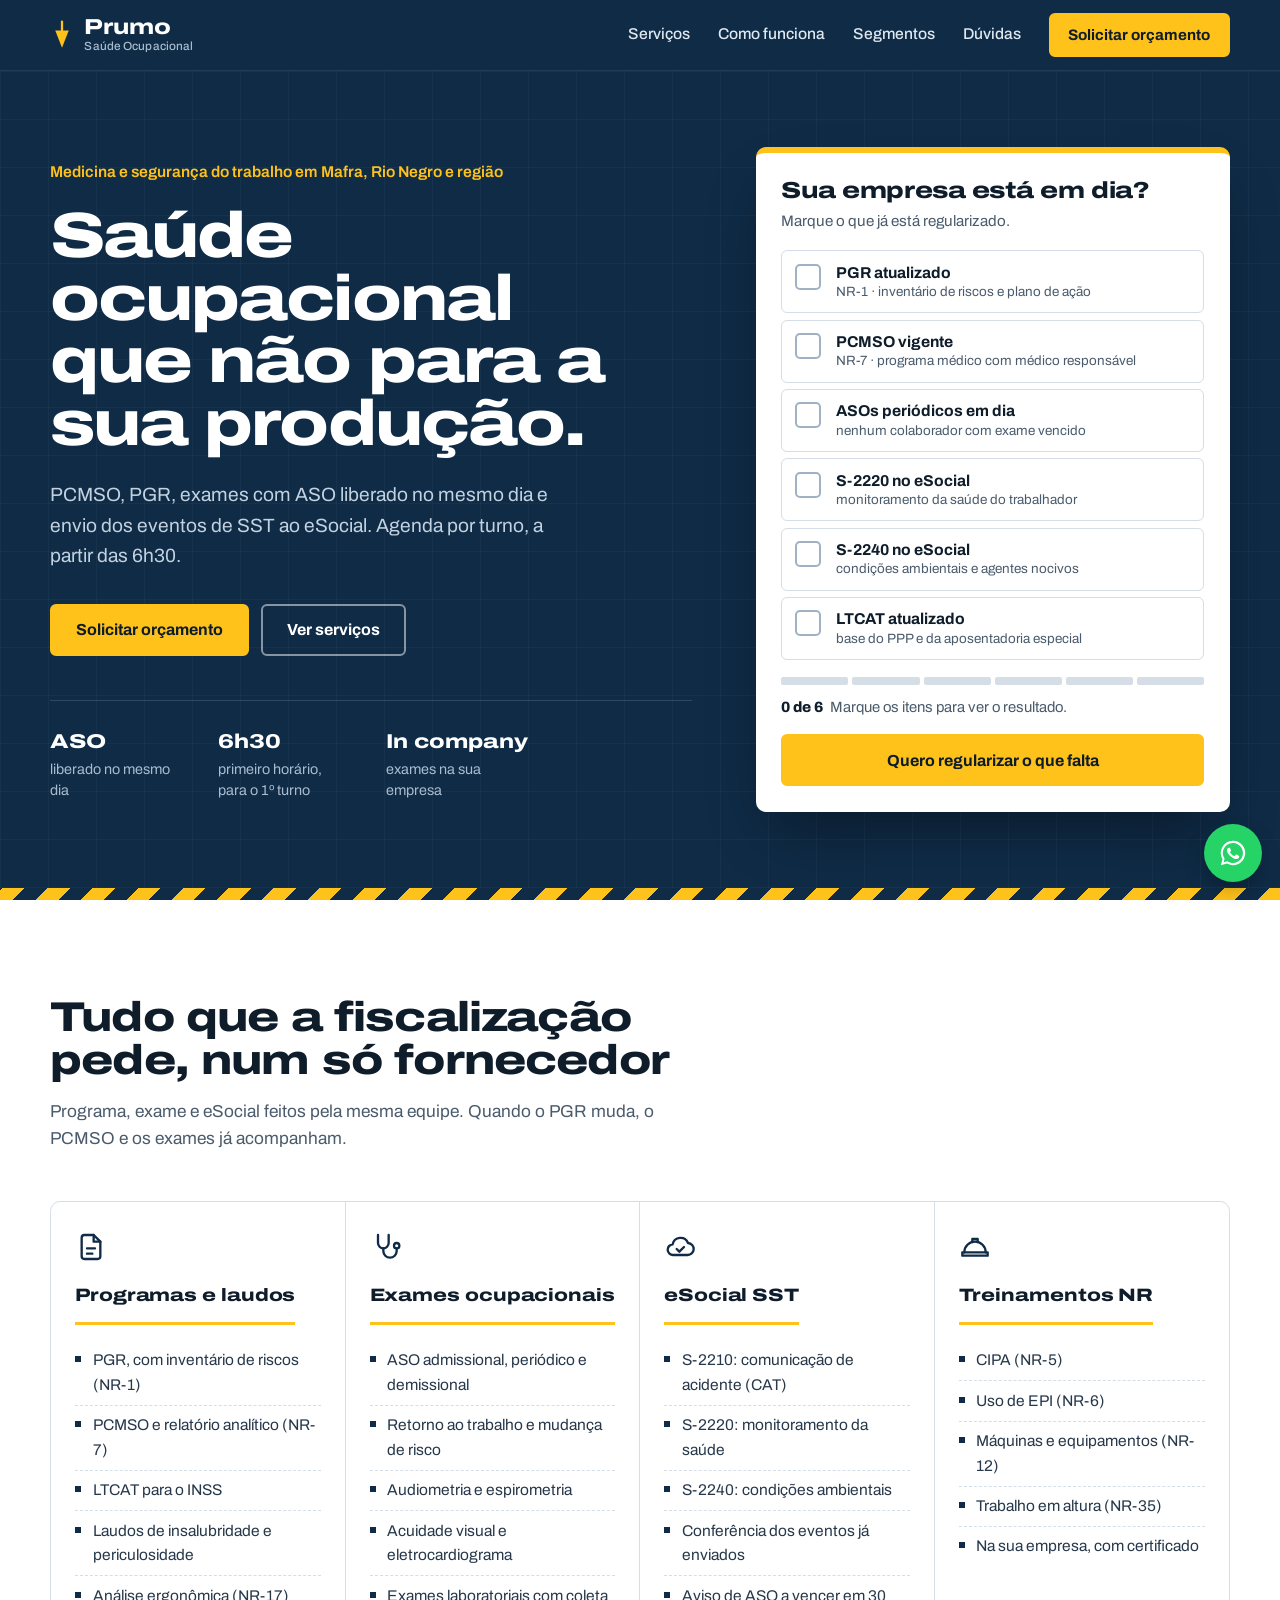
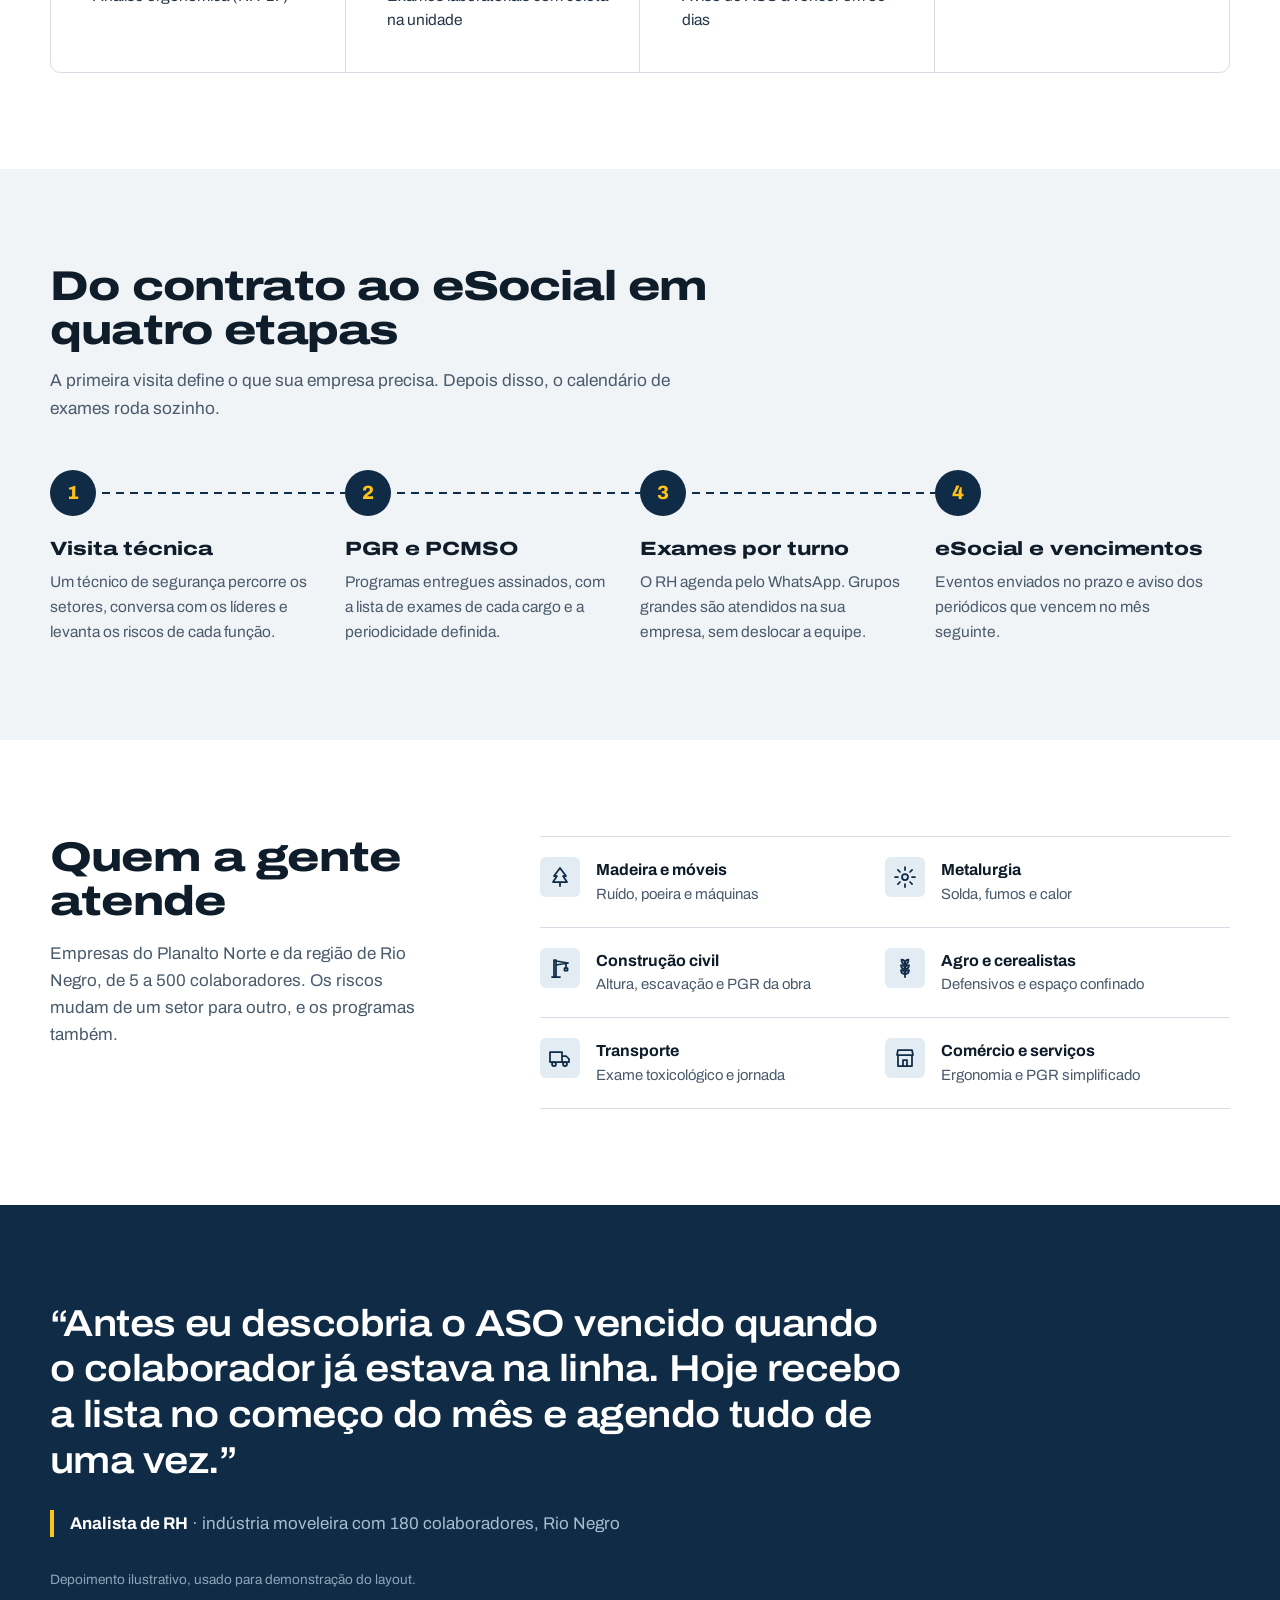
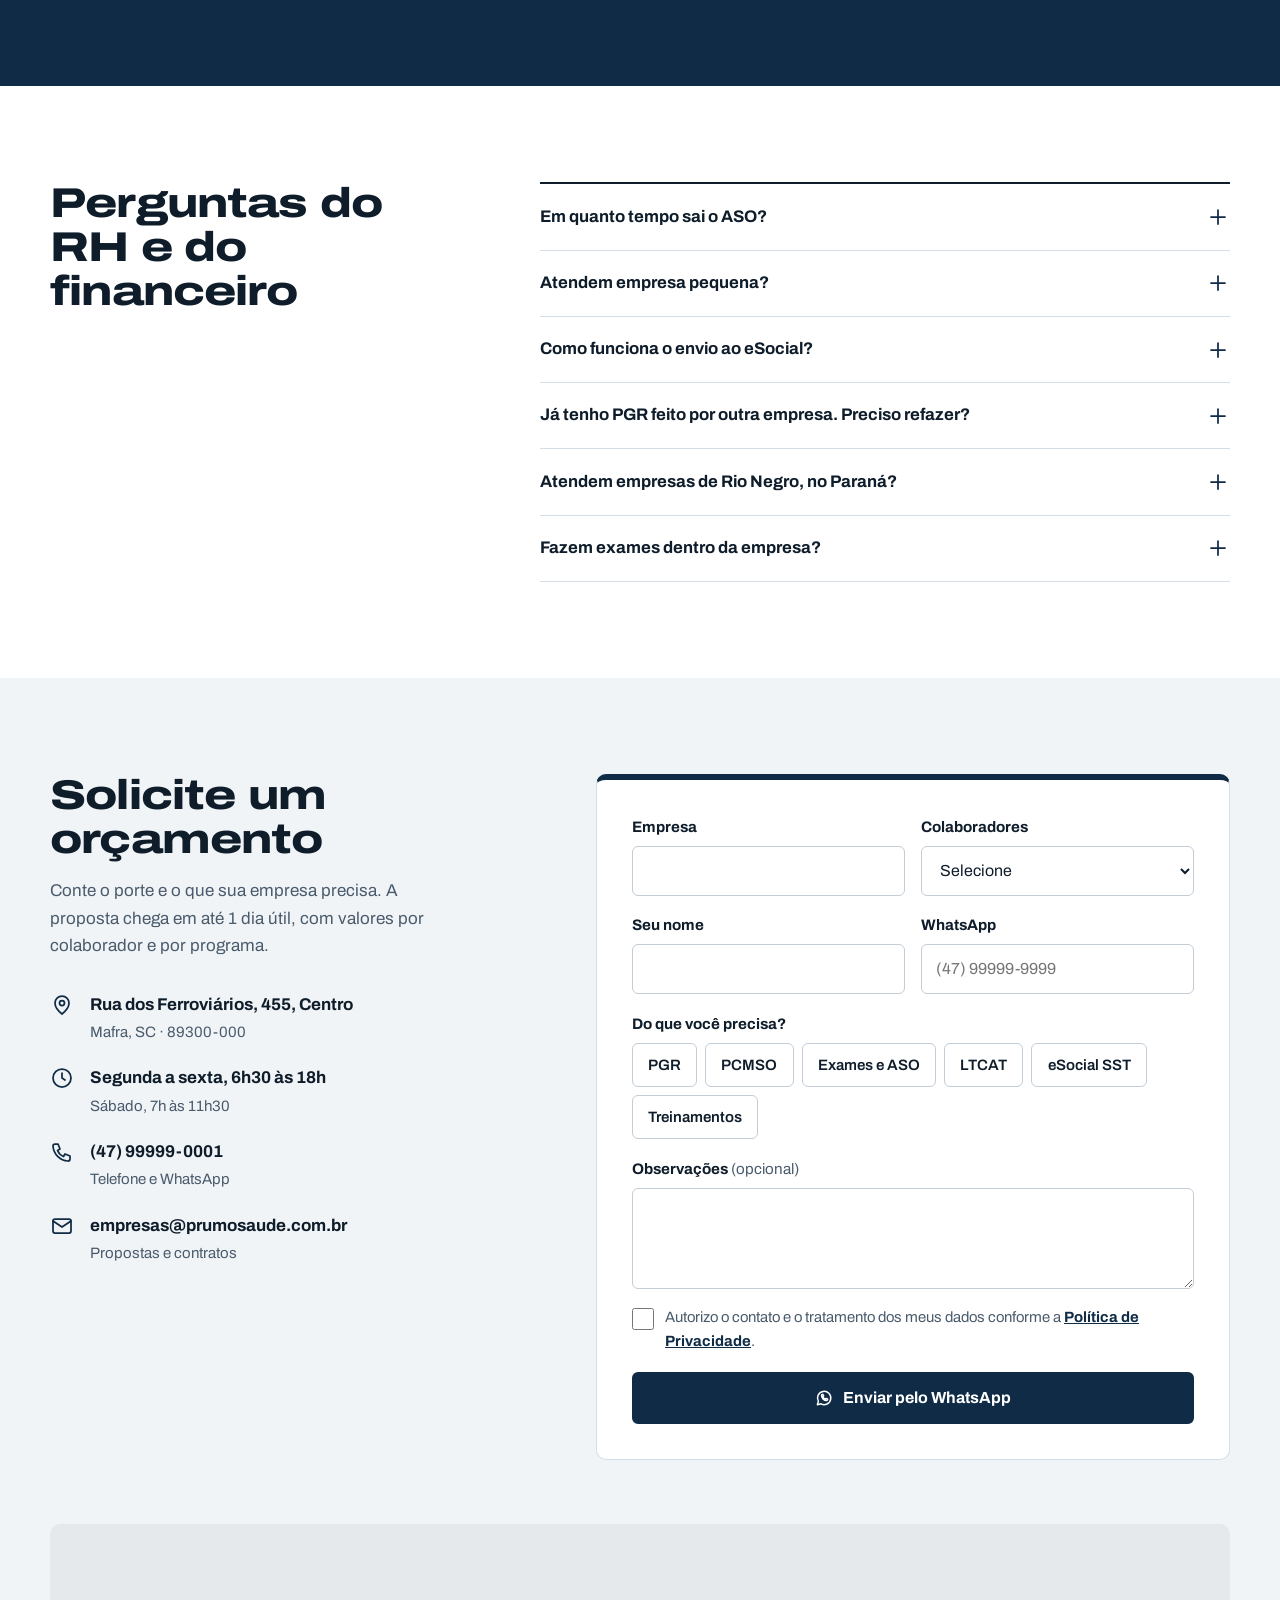
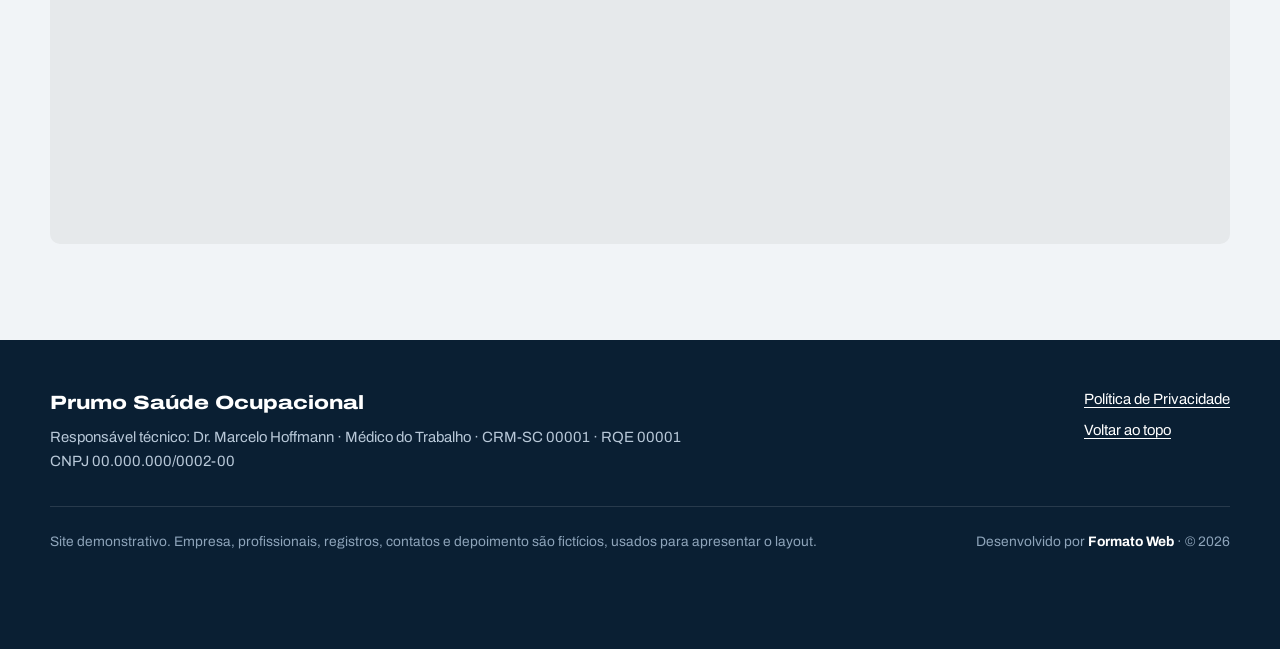
==== medicina-do-trabalho/index.html @ 7878bbae "Adiciona demos de odontologia e medicina do trabalho - Sereno Odontologia (B2C): roteiro da primeira" ====
<!doctype html>
<html lang="pt-BR">
<head>
  <meta charset="utf-8">
  <meta name="viewport" content="width=device-width, initial-scale=1">
  <title>Prumo Saúde Ocupacional | Medicina do Trabalho em Mafra - SC e Rio Negro - PR</title>
  <meta name="description" content="PCMSO, PGR, exames ocupacionais com ASO no mesmo dia e eSocial SST para empresas de Mafra, Rio Negro e região. Solicite um orçamento.">
  <link rel="canonical" href="https://gustavodelima-dev.github.io/sites-demo/medicina-do-trabalho/">
  <meta name="theme-color" content="#0f2b46">

  <meta property="og:type" content="website">
  <meta property="og:locale" content="pt_BR">
  <meta property="og:site_name" content="Prumo Saúde Ocupacional">
  <meta property="og:title" content="Prumo Saúde Ocupacional | Medicina do Trabalho em Mafra e Rio Negro">
  <meta property="og:description" content="Exames, laudos e eSocial da sua equipe sem parar a produção. ASO no mesmo dia e atendimento por turno.">
  <meta property="og:url" content="https://gustavodelima-dev.github.io/sites-demo/medicina-do-trabalho/">
  <meta property="og:image" content="https://gustavodelima-dev.github.io/sites-demo/medicina-do-trabalho/img/og-image.jpg">
  <meta property="og:image:width" content="1200">
  <meta property="og:image:height" content="630">
  <meta name="twitter:card" content="summary_large_image">

  <link rel="icon" href="img/favicon.svg" type="image/svg+xml">
  <link rel="preconnect" href="https://fonts.googleapis.com">
  <link rel="preconnect" href="https://fonts.gstatic.com" crossorigin>
  <link href="https://fonts.googleapis.com/css2?family=Archivo:wdth,wght@62..125,400..800&display=swap" rel="stylesheet">
  <link rel="stylesheet" href="css/style.css">

  <script type="application/ld+json">
  {
    "@context": "https://schema.org",
    "@type": "MedicalBusiness",
    "name": "Prumo Saúde Ocupacional",
    "description": "Medicina e segurança do trabalho para empresas: PCMSO, PGR, LTCAT, exames ocupacionais e eSocial SST.",
    "image": "https://gustavodelima-dev.github.io/sites-demo/medicina-do-trabalho/img/og-image.jpg",
    "url": "https://gustavodelima-dev.github.io/sites-demo/medicina-do-trabalho/",
    "telephone": "+55-47-99999-0001",
    "priceRange": "$$",
    "address": {
      "@type": "PostalAddress",
      "streetAddress": "Rua dos Ferroviários, 455 - Centro",
      "addressLocality": "Mafra",
      "addressRegion": "SC",
      "postalCode": "89300-000",
      "addressCountry": "BR"
    },
    "areaServed": ["Mafra - SC", "Rio Negro - PR", "Itaiópolis - SC", "Campo do Tenente - PR"],
    "openingHoursSpecification": [
      {"@type": "OpeningHoursSpecification", "dayOfWeek": ["Monday","Tuesday","Wednesday","Thursday","Friday"], "opens": "06:30", "closes": "18:00"},
      {"@type": "OpeningHoursSpecification", "dayOfWeek": "Saturday", "opens": "07:00", "closes": "11:30"}
    ]
  }
  </script>
</head>
<body>
  <a class="skip" href="#conteudo">Pular para o conteúdo</a>

  <svg width="0" height="0" style="position:absolute" aria-hidden="true">
    <defs>
      <symbol id="i-doc" viewBox="0 0 24 24"><path d="M14 3H7a2 2 0 0 0-2 2v14a2 2 0 0 0 2 2h10a2 2 0 0 0 2-2V8z"/><path d="M14 3v5h5M9 13h6M9 17h4"/></symbol>
      <symbol id="i-steth" viewBox="0 0 24 24"><path d="M6 3v6a4 4 0 0 0 8 0V3"/><path d="M10 13v2a5 5 0 0 0 10 0v-2"/><circle cx="20" cy="11" r="2"/></symbol>
      <symbol id="i-cloud" viewBox="0 0 24 24"><path d="M7 18a4 4 0 0 1-.5-8A6 6 0 0 1 18 9a4.5 4.5 0 0 1-.5 9z"/><path d="m9.5 13.5 2 2 3.5-3.5"/></symbol>
      <symbol id="i-helmet" viewBox="0 0 24 24"><path d="M4 16a8 8 0 0 1 16 0"/><path d="M2.5 16h19v2.5h-19zM10 8.3V6h4v2.3"/></symbol>
      <symbol id="i-tree" viewBox="0 0 24 24"><path d="M12 3 6 11h3l-4 6h14l-4-6h3z"/><path d="M12 17v4"/></symbol>
      <symbol id="i-gear" viewBox="0 0 24 24"><circle cx="12" cy="12" r="3"/><path d="M12 2v3M12 19v3M4.9 4.9 7 7M17 17l2.1 2.1M2 12h3M19 12h3M4.9 19.1 7 17M17 7l2.1-2.1"/></symbol>
      <symbol id="i-crane" viewBox="0 0 24 24"><path d="M6 21V4h2v17M4 21h8M8 5l12 2M8 9l12-2M18 7v5"/><path d="M16.5 12h3v2.5h-3z"/></symbol>
      <symbol id="i-wheat" viewBox="0 0 24 24"><path d="M12 21V8"/><path d="M12 8c-2.5 0-3.5-2-3.5-4.5C11 3.5 12 5.5 12 8zm0 0c2.5 0 3.5-2 3.5-4.5C13 3.5 12 5.5 12 8zM12 13c-2.5 0-4-1.7-4-4 2.6 0 4 1.7 4 4zm0 0c2.5 0 4-1.7 4-4-2.6 0-4 1.7-4 4zM12 18c-2.5 0-4-1.7-4-4 2.6 0 4 1.7 4 4zm0 0c2.5 0 4-1.7 4-4-2.6 0-4 1.7-4 4z"/></symbol>
      <symbol id="i-store" viewBox="0 0 24 24"><path d="M4 9h16l-1-5H5zM5 9v11h14V9"/><path d="M10 20v-6h4v6"/></symbol>
      <symbol id="i-truck" viewBox="0 0 24 24"><path d="M2 6h12v10H2zM14 10h4l3 3v3h-7"/><circle cx="6" cy="18" r="2"/><circle cx="17" cy="18" r="2"/></symbol>
      <symbol id="i-pin" viewBox="0 0 24 24"><path d="M12 21s7-5.6 7-11a7 7 0 0 0-14 0c0 5.4 7 11 7 11z"/><circle cx="12" cy="10" r="2.5"/></symbol>
      <symbol id="i-clock" viewBox="0 0 24 24"><circle cx="12" cy="12" r="9"/><path d="M12 7v5l3 2"/></symbol>
      <symbol id="i-phone" viewBox="0 0 24 24"><path d="M5 4h3l2 5-2.5 1.5a11 11 0 0 0 6 6L15 14l5 2v3a2 2 0 0 1-2 2A16 16 0 0 1 3 6a2 2 0 0 1 2-2"/></symbol>
      <symbol id="i-mail" viewBox="0 0 24 24"><rect x="3" y="5" width="18" height="14" rx="2"/><path d="m3 7 9 6 9-6"/></symbol>
      <symbol id="i-plus" viewBox="0 0 24 24"><path d="M12 5v14M5 12h14"/></symbol>
      <symbol id="i-check" viewBox="0 0 24 24"><path d="m5 12.5 4.5 4.5L19 7.5"/></symbol>
      <symbol id="i-wa" viewBox="0 0 24 24"><path d="M4 20l1.2-4.1A8 8 0 1 1 8.3 19z"/><path d="M9 8.5c0 3.5 2.5 6.5 6.5 6.5l1-1.6-2-1-1 1c-1.2-.5-2.4-1.7-2.9-2.9l1-1-1-2L9 8.5"/></symbol>
    </defs>
  </svg>

  <header class="topo" id="topo">
    <div class="wrap topo__in">
      <a class="marca" href="#conteudo" aria-label="Prumo Saúde Ocupacional, início">
        <svg class="marca__simbolo" viewBox="0 0 32 40" aria-hidden="true"><path d="M16 2v12" stroke="currentColor" stroke-width="3" stroke-linecap="round"/><path d="M7 14h18L16 37z" fill="currentColor"/></svg>
        <span>Prumo<small>Saúde Ocupacional</small></span>
      </a>
      <nav class="menu" id="menu" aria-label="Principal">
        <a href="#servicos">Serviços</a>
        <a href="#como-funciona">Como funciona</a>
        <a href="#segmentos">Segmentos</a>
        <a href="#duvidas">Dúvidas</a>
        <a class="btn btn--sm menu__cta" href="#orcamento">Solicitar orçamento</a>
      </nav>
      <button class="menu-btn" id="menu-btn" aria-expanded="false" aria-controls="menu" aria-label="Abrir menu">
        <span></span><span></span>
      </button>
    </div>
  </header>

  <main id="conteudo">

    <!-- HERO -->
    <section class="hero">
      <div class="wrap hero__in">
        <div class="hero__texto">
          <p class="hero__local">Medicina e segurança do trabalho em Mafra, Rio Negro e região</p>
          <h1>Saúde ocupacional que não para a sua produção.</h1>
          <p class="hero__sub">PCMSO, PGR, exames com ASO liberado no mesmo dia e envio dos eventos de SST ao eSocial. Agenda por turno, a partir das 6h30.</p>
          <div class="hero__acoes">
            <a class="btn" href="#orcamento">Solicitar orçamento</a>
            <a class="btn btn--line" href="#servicos">Ver serviços</a>
          </div>
          <dl class="hero__fatos">
            <div><dt>ASO</dt><dd>liberado no mesmo dia</dd></div>
            <div><dt>6h30</dt><dd>primeiro horário, para o 1º turno</dd></div>
            <div><dt>In company</dt><dd>exames na sua empresa</dd></div>
          </dl>
        </div>

        <!-- Diagnóstico interativo: o elemento memorável da página -->
        <form class="diag" id="diag" aria-labelledby="diag-titulo">
          <div class="diag__topo">
            <h2 id="diag-titulo">Sua empresa está em dia?</h2>
            <p>Marque o que já está regularizado.</p>
          </div>
          <fieldset class="diag__itens">
            <legend class="sr">Itens de conformidade em saúde e segurança do trabalho</legend>
            <label class="diag__item"><input type="checkbox" name="d" value="PGR atualizado"><span class="diag__box"><svg class="ic" aria-hidden="true"><use href="#i-check"/></svg></span><span><strong>PGR atualizado</strong><small>NR-1 · inventário de riscos e plano de ação</small></span></label>
            <label class="diag__item"><input type="checkbox" name="d" value="PCMSO vigente"><span class="diag__box"><svg class="ic" aria-hidden="true"><use href="#i-check"/></svg></span><span><strong>PCMSO vigente</strong><small>NR-7 · programa médico com médico responsável</small></span></label>
            <label class="diag__item"><input type="checkbox" name="d" value="ASOs periódicos em dia"><span class="diag__box"><svg class="ic" aria-hidden="true"><use href="#i-check"/></svg></span><span><strong>ASOs periódicos em dia</strong><small>nenhum colaborador com exame vencido</small></span></label>
            <label class="diag__item"><input type="checkbox" name="d" value="S-2220 enviado ao eSocial"><span class="diag__box"><svg class="ic" aria-hidden="true"><use href="#i-check"/></svg></span><span><strong>S-2220 no eSocial</strong><small>monitoramento da saúde do trabalhador</small></span></label>
            <label class="diag__item"><input type="checkbox" name="d" value="S-2240 enviado ao eSocial"><span class="diag__box"><svg class="ic" aria-hidden="true"><use href="#i-check"/></svg></span><span><strong>S-2240 no eSocial</strong><small>condições ambientais e agentes nocivos</small></span></label>
            <label class="diag__item"><input type="checkbox" name="d" value="LTCAT atualizado"><span class="diag__box"><svg class="ic" aria-hidden="true"><use href="#i-check"/></svg></span><span><strong>LTCAT atualizado</strong><small>base do PPP e da aposentadoria especial</small></span></label>
          </fieldset>
          <div class="diag__res" aria-live="polite">
            <div class="diag__barra" aria-hidden="true"><i></i><i></i><i></i><i></i><i></i><i></i></div>
            <p class="diag__placar"><strong id="diag-n">0 de 6</strong> <span id="diag-txt">Marque os itens para ver o resultado.</span></p>
          </div>
          <a class="btn btn--hivis btn--full" id="diag-cta" href="#orcamento">Quero regularizar o que falta</a>
        </form>
      </div>
      <div class="faixa" aria-hidden="true"></div>
    </section>

    <!-- SERVIÇOS -->
    <section class="secao" id="servicos" aria-labelledby="serv-titulo">
      <div class="wrap">
        <div class="cabeca">
          <h2 id="serv-titulo">Tudo que a fiscalização pede, num só fornecedor</h2>
          <p>Programa, exame e eSocial feitos pela mesma equipe. Quando o PGR muda, o PCMSO e os exames já acompanham.</p>
        </div>
        <div class="serv">
          <article class="serv__col">
            <svg class="ic ic--lg" aria-hidden="true"><use href="#i-doc"/></svg>
            <h3>Programas e laudos</h3>
            <ul>
              <li>PGR, com inventário de riscos (NR-1)</li>
              <li>PCMSO e relatório analítico (NR-7)</li>
              <li>LTCAT para o INSS</li>
              <li>Laudos de insalubridade e periculosidade</li>
              <li>Análise ergonômica (NR-17)</li>
            </ul>
          </article>
          <article class="serv__col">
            <svg class="ic ic--lg" aria-hidden="true"><use href="#i-steth"/></svg>
            <h3>Exames ocupacionais</h3>
            <ul>
              <li>ASO admissional, periódico e demissional</li>
              <li>Retorno ao trabalho e mudança de risco</li>
              <li>Audiometria e espirometria</li>
              <li>Acuidade visual e eletrocardiograma</li>
              <li>Exames laboratoriais com coleta na unidade</li>
            </ul>
          </article>
          <article class="serv__col">
            <svg class="ic ic--lg" aria-hidden="true"><use href="#i-cloud"/></svg>
            <h3>eSocial SST</h3>
            <ul>
              <li>S-2210: comunicação de acidente (CAT)</li>
              <li>S-2220: monitoramento da saúde</li>
              <li>S-2240: condições ambientais</li>
              <li>Conferência dos eventos já enviados</li>
              <li>Aviso de ASO a vencer em 30 dias</li>
            </ul>
          </article>
          <article class="serv__col">
            <svg class="ic ic--lg" aria-hidden="true"><use href="#i-helmet"/></svg>
            <h3>Treinamentos NR</h3>
            <ul>
              <li>CIPA (NR-5)</li>
              <li>Uso de EPI (NR-6)</li>
              <li>Máquinas e equipamentos (NR-12)</li>
              <li>Trabalho em altura (NR-35)</li>
              <li>Na sua empresa, com certificado</li>
            </ul>
          </article>
        </div>
      </div>
    </section>

    <!-- COMO FUNCIONA -->
    <section class="secao secao--alt" id="como-funciona" aria-labelledby="como-titulo">
      <div class="wrap">
        <div class="cabeca">
          <h2 id="como-titulo">Do contrato ao eSocial em quatro etapas</h2>
          <p>A primeira visita define o que sua empresa precisa. Depois disso, o calendário de exames roda sozinho.</p>
        </div>
        <ol class="etapas">
          <li>
            <span class="etapas__n">1</span>
            <h3>Visita técnica</h3>
            <p>Um técnico de segurança percorre os setores, conversa com os líderes e levanta os riscos de cada função.</p>
          </li>
          <li>
            <span class="etapas__n">2</span>
            <h3>PGR e PCMSO</h3>
            <p>Programas entregues assinados, com a lista de exames de cada cargo e a periodicidade definida.</p>
          </li>
          <li>
            <span class="etapas__n">3</span>
            <h3>Exames por turno</h3>
            <p>O RH agenda pelo WhatsApp. Grupos grandes são atendidos na sua empresa, sem deslocar a equipe.</p>
          </li>
          <li>
            <span class="etapas__n">4</span>
            <h3>eSocial e vencimentos</h3>
            <p>Eventos enviados no prazo e aviso dos periódicos que vencem no mês seguinte.</p>
          </li>
        </ol>
      </div>
    </section>

    <!-- SEGMENTOS -->
    <section class="secao" id="segmentos" aria-labelledby="seg-titulo">
      <div class="wrap seg">
        <div>
          <h2 id="seg-titulo">Quem a gente atende</h2>
          <p>Empresas do Planalto Norte e da região de Rio Negro, de 5 a 500 colaboradores. Os riscos mudam de um setor para outro, e os programas também.</p>
        </div>
        <ul class="seg__lista">
          <li><svg class="ic" aria-hidden="true"><use href="#i-tree"/></svg><span><strong>Madeira e móveis</strong>Ruído, poeira e máquinas</span></li>
          <li><svg class="ic" aria-hidden="true"><use href="#i-gear"/></svg><span><strong>Metalurgia</strong>Solda, fumos e calor</span></li>
          <li><svg class="ic" aria-hidden="true"><use href="#i-crane"/></svg><span><strong>Construção civil</strong>Altura, escavação e PGR da obra</span></li>
          <li><svg class="ic" aria-hidden="true"><use href="#i-wheat"/></svg><span><strong>Agro e cerealistas</strong>Defensivos e espaço confinado</span></li>
          <li><svg class="ic" aria-hidden="true"><use href="#i-truck"/></svg><span><strong>Transporte</strong>Exame toxicológico e jornada</span></li>
          <li><svg class="ic" aria-hidden="true"><use href="#i-store"/></svg><span><strong>Comércio e serviços</strong>Ergonomia e PGR simplificado</span></li>
        </ul>
      </div>
    </section>

    <!-- DEPOIMENTO -->
    <section class="secao secao--navy" aria-labelledby="dep-titulo">
      <div class="wrap dep">
        <h2 id="dep-titulo" class="sr">O que dizem os clientes</h2>
        <figure>
          <blockquote>
            <p>“Antes eu descobria o ASO vencido quando o colaborador já estava na linha. Hoje recebo a lista no começo do mês e agendo tudo de uma vez.”</p>
          </blockquote>
          <figcaption><strong>Analista de RH</strong> · indústria moveleira com 180 colaboradores, Rio Negro</figcaption>
        </figure>
        <p class="dep__nota">Depoimento ilustrativo, usado para demonstração do layout.</p>
      </div>
    </section>

    <!-- FAQ -->
    <section class="secao" id="duvidas" aria-labelledby="faq-titulo">
      <div class="wrap faq">
        <h2 id="faq-titulo">Perguntas do RH e do financeiro</h2>
        <div class="faq__lista">
          <details>
            <summary>Em quanto tempo sai o ASO?<svg class="ic" aria-hidden="true"><use href="#i-plus"/></svg></summary>
            <p>Para exames clínicos e complementares feitos na unidade, o ASO é liberado no mesmo dia. Quando há exame laboratorial, o prazo segue o do laboratório, normalmente de 1 a 2 dias úteis.</p>
          </details>
          <details>
            <summary>Atendem empresa pequena?<svg class="ic" aria-hidden="true"><use href="#i-plus"/></svg></summary>
            <p>Sim. Microempresas e empresas de pequeno porte também precisam de PGR e de exames ocupacionais. O que muda é a complexidade dos programas, e o orçamento acompanha.</p>
          </details>
          <details>
            <summary>Como funciona o envio ao eSocial?<svg class="ic" aria-hidden="true"><use href="#i-plus"/></svg></summary>
            <p>A empresa nos autoriza por procuração eletrônica no e-CAC ou por certificado digital. A partir daí, enviamos os eventos S-2210, S-2220 e S-2240 e mandamos o recibo de cada envio.</p>
          </details>
          <details>
            <summary>Já tenho PGR feito por outra empresa. Preciso refazer?<svg class="ic" aria-hidden="true"><use href="#i-plus"/></svg></summary>
            <p>Não necessariamente. Analisamos o documento atual e, se estiver adequado, aproveitamos e só revisamos quando houver mudança de processo, setor ou função.</p>
          </details>
          <details>
            <summary>Atendem empresas de Rio Negro, no Paraná?<svg class="ic" aria-hidden="true"><use href="#i-plus"/></svg></summary>
            <p>Sim. As NRs são federais e valem igual nos dois lados da ponte. Atendemos Mafra, Rio Negro, Itaiópolis, Campo do Tenente e cidades vizinhas.</p>
          </details>
          <details>
            <summary>Fazem exames dentro da empresa?<svg class="ic" aria-hidden="true"><use href="#i-plus"/></svg></summary>
            <p>Sim, para grupos a partir de 20 colaboradores. Levamos a equipe e os equipamentos portáteis, e o atendimento é marcado por turno para não parar a linha.</p>
          </details>
        </div>
      </div>
    </section>

    <!-- ORÇAMENTO -->
    <section class="secao secao--alt" id="orcamento" aria-labelledby="orc-titulo">
      <div class="wrap orc">
        <div class="orc__texto">
          <h2 id="orc-titulo">Solicite um orçamento</h2>
          <p>Conte o porte e o que sua empresa precisa. A proposta chega em até 1 dia útil, com valores por colaborador e por programa.</p>
          <ul class="orc__info">
            <li><svg class="ic" aria-hidden="true"><use href="#i-pin"/></svg><div><strong>Rua dos Ferroviários, 455, Centro</strong><span>Mafra, SC · 89300-000</span></div></li>
            <li><svg class="ic" aria-hidden="true"><use href="#i-clock"/></svg><div><strong>Segunda a sexta, 6h30 às 18h</strong><span>Sábado, 7h às 11h30</span></div></li>
            <li><svg class="ic" aria-hidden="true"><use href="#i-phone"/></svg><div><strong><a href="tel:+5547999990001">(47) 99999-0001</a></strong><span>Telefone e WhatsApp</span></div></li>
            <li><svg class="ic" aria-hidden="true"><use href="#i-mail"/></svg><div><strong><a href="mailto:empresas@prumosaude.com.br">empresas@prumosaude.com.br</a></strong><span>Propostas e contratos</span></div></li>
          </ul>
        </div>

        <form class="form" id="form" novalidate>
          <div class="form__linha">
            <div class="campo">
              <label for="empresa">Empresa</label>
              <input id="empresa" name="empresa" type="text" autocomplete="organization" required>
              <p class="erro" id="empresa-erro" aria-live="polite"></p>
            </div>
            <div class="campo">
              <label for="porte">Colaboradores</label>
              <select id="porte" name="porte" required>
                <option value="">Selecione</option>
                <option>1 a 19</option>
                <option>20 a 49</option>
                <option>50 a 99</option>
                <option>100 a 299</option>
                <option>300 ou mais</option>
              </select>
              <p class="erro" id="porte-erro" aria-live="polite"></p>
            </div>
          </div>
          <div class="form__linha">
            <div class="campo">
              <label for="nome">Seu nome</label>
              <input id="nome" name="nome" type="text" autocomplete="name" required>
              <p class="erro" id="nome-erro" aria-live="polite"></p>
            </div>
            <div class="campo">
              <label for="tel">WhatsApp</label>
              <input id="tel" name="tel" type="tel" inputmode="numeric" autocomplete="tel" placeholder="(47) 99999-9999" required>
              <p class="erro" id="tel-erro" aria-live="polite"></p>
            </div>
          </div>
          <fieldset class="campo">
            <legend>Do que você precisa?</legend>
            <div class="chips" id="necessidades">
              <label class="chip"><input type="checkbox" name="nec" value="PGR"><span>PGR</span></label>
              <label class="chip"><input type="checkbox" name="nec" value="PCMSO"><span>PCMSO</span></label>
              <label class="chip"><input type="checkbox" name="nec" value="Exames / ASO"><span>Exames e ASO</span></label>
              <label class="chip"><input type="checkbox" name="nec" value="LTCAT"><span>LTCAT</span></label>
              <label class="chip"><input type="checkbox" name="nec" value="eSocial SST"><span>eSocial SST</span></label>
              <label class="chip"><input type="checkbox" name="nec" value="Treinamentos NR"><span>Treinamentos</span></label>
            </div>
            <p class="erro" id="nec-erro" aria-live="polite"></p>
          </fieldset>
          <div class="campo">
            <label for="obs">Observações <span class="opc">(opcional)</span></label>
            <textarea id="obs" name="obs" rows="3"></textarea>
          </div>
          <div class="campo campo--check">
            <input id="lgpd" name="lgpd" type="checkbox" required>
            <label for="lgpd">Autorizo o contato e o tratamento dos meus dados conforme a <a href="politica-de-privacidade.html">Política de Privacidade</a>.</label>
            <p class="erro" id="lgpd-erro" aria-live="polite"></p>
          </div>
          <button class="btn btn--full" type="submit"><svg class="ic" aria-hidden="true"><use href="#i-wa"/></svg> Enviar pelo WhatsApp</button>
          <p class="form__ok" id="form-ok" role="status" hidden>Pedido enviado para o WhatsApp. Se a conversa não abriu, chame no (47) 99999-0001.</p>
        </form>
      </div>
      <div class="wrap">
        <iframe class="mapa" title="Mapa da localização em Mafra, SC" loading="lazy" referrerpolicy="no-referrer-when-downgrade" src="https://maps.google.com/maps?q=Centro,+Mafra+-+SC&amp;z=15&amp;output=embed"></iframe>
      </div>
    </section>
  </main>

  <footer class="rodape">
    <div class="wrap rodape__in">
      <div>
        <p class="rodape__marca">Prumo Saúde Ocupacional</p>
        <p>Responsável técnico: Dr. Marcelo Hoffmann · Médico do Trabalho · CRM-SC 00001 · RQE 00001</p>
        <p>CNPJ 00.000.000/0002-00</p>
      </div>
      <div class="rodape__links">
        <a href="politica-de-privacidade.html">Política de Privacidade</a>
        <a href="#topo">Voltar ao topo</a>
      </div>
    </div>
    <div class="wrap rodape__demo">
      <p>Site demonstrativo. Empresa, profissionais, registros, contatos e depoimento são fictícios, usados para apresentar o layout.</p>
      <p>Desenvolvido por <strong>Formato Web</strong> · © <span id="ano">2026</span></p>
    </div>
  </footer>

  <a class="wa" id="wa-float" href="https://wa.me/5547999990001" target="_blank" rel="noopener" aria-label="Conversar no WhatsApp">
    <svg viewBox="0 0 32 32" aria-hidden="true"><path fill="currentColor" d="M16 3a13 13 0 0 0-11.2 19.6L3 29l6.6-1.7A13 13 0 1 0 16 3zm0 23.7c-2 0-4-.6-5.7-1.6l-.4-.2-3.9 1 1-3.8-.2-.4A10.7 10.7 0 1 1 16 26.7zm5.9-8c-.3-.2-1.9-1-2.2-1-.3-.2-.5-.2-.7.1l-1 1.3c-.2.2-.4.2-.7.1a8.8 8.8 0 0 1-4.4-3.8c-.3-.6.3-.5 1-1.7.1-.2 0-.4 0-.5l-1-2.4c-.3-.6-.5-.5-.7-.5h-.6a1.2 1.2 0 0 0-.9.4 3.6 3.6 0 0 0-1.1 2.7 6.3 6.3 0 0 0 1.3 3.3 14.4 14.4 0 0 0 5.5 4.9c2 .9 2.8 1 3.9.8a3.3 3.3 0 0 0 2.1-1.5 2.6 2.6 0 0 0 .2-1.5c-.1-.1-.3-.2-.7-.4z"/></svg>
  </a>

  <script src="js/main.js"></script>
</body>
</html>
---- medicina-do-trabalho/css/style.css ----
/* =========================================================
   Prumo Saúde Ocupacional — site demonstrativo
   Para trocar de cliente: comece pelos tokens abaixo.
   ========================================================= */
:root{
  --brand:#0f2b46;        /* azul-marinho: cor principal */
  --brand-dark:#0a1f33;   /* hover e rodapé */
  --brand-light:#e3ebf3;  /* fundos de ícone */
  --accent:#ffc21a;       /* amarelo de sinalização: CTA sobre fundo escuro */
  --accent-dark:#e9ab00;
  --ok:#1e8e5a;           /* status "em dia" */
  --ink:#0f1d2b;          /* texto */
  --muted:#4a5b6c;        /* texto secundário (AA no --bg-alt) */
  --line:#d5dde6;
  --bg:#ffffff;
  --bg-alt:#f1f4f7;

  --radius-sm:6px;
  --radius:10px;
  --container:1180px;

  --font:'Archivo', system-ui, -apple-system, 'Segoe UI', Roboto, Arial, sans-serif;
}

*,*::before,*::after{box-sizing:border-box}
html{scroll-behavior:smooth;scroll-padding-top:80px;-webkit-text-size-adjust:100%}
body{margin:0;font-family:var(--font);font-size:1.0625rem;line-height:1.6;color:var(--ink);background:var(--bg);-webkit-font-smoothing:antialiased}
img,svg,iframe{display:block;max-width:100%}
a{color:inherit}
h1,h2,h3{margin:0;line-height:1.05;font-weight:800;font-stretch:125%;font-variation-settings:"wdth" 125;letter-spacing:-.02em}
h2{font-size:clamp(1.8rem,3.4vw,2.6rem)}
h3{font-size:1.12rem;letter-spacing:-.005em;line-height:1.2}
p{margin:0}
ul,ol{margin:0;padding:0;list-style:none}
.sr{position:absolute;width:1px;height:1px;overflow:hidden;clip:rect(0 0 0 0);white-space:nowrap}

.wrap{width:min(100% - 32px, var(--container));margin-inline:auto}
.ic{width:24px;height:24px;flex:none;fill:none;stroke:currentColor;stroke-width:1.75;stroke-linecap:round;stroke-linejoin:round}
.ic--lg{width:32px;height:32px}

.skip{position:absolute;left:16px;top:-60px;z-index:100;background:var(--accent);color:var(--ink);padding:.7rem 1rem;border-radius:var(--radius-sm);text-decoration:none;font-weight:700}
.skip:focus{top:12px}
:focus-visible{outline:3px solid #2b7bd6;outline-offset:3px}
.hero :focus-visible,.secao--navy :focus-visible{outline-color:var(--accent)}

/* ---------- Botões ---------- */
.btn{display:inline-flex;align-items:center;justify-content:center;gap:.55rem;min-height:52px;padding:.85rem 1.5rem;border-radius:var(--radius-sm);border:2px solid var(--brand);background:var(--brand);color:#fff;font:700 1rem/1.2 var(--font);text-decoration:none;cursor:pointer;transition:background-color .2s,border-color .2s,color .2s}
.btn:hover{background:var(--brand-dark);border-color:var(--brand-dark)}
.btn--sm{min-height:44px;padding:.55rem 1.1rem;font-size:.95rem}
.btn--full{width:100%}
.btn .ic{width:20px;height:20px}
.hero .btn{background:var(--accent);border-color:var(--accent);color:var(--ink)}
.hero .btn:hover,.btn--hivis:hover{background:var(--accent-dark);border-color:var(--accent-dark)}
.hero .btn--line{background:transparent;border-color:rgba(255,255,255,.5);color:#fff}
.hero .btn--line:hover{background:rgba(255,255,255,.08);border-color:#fff}
.btn--hivis{background:var(--accent);border-color:var(--accent);color:var(--ink)}

/* ---------- Topo ---------- */
.topo{position:sticky;top:0;z-index:50;background:var(--brand);color:#fff;border-bottom:1px solid rgba(255,255,255,.08)}
.topo__in{display:flex;align-items:center;justify-content:space-between;height:70px}
.marca{display:flex;align-items:center;gap:.65rem;text-decoration:none;color:var(--accent)}
.marca__simbolo{width:24px;height:30px}
.marca span{display:flex;flex-direction:column;font-weight:800;font-size:1.35rem;line-height:1;font-stretch:125%;font-variation-settings:"wdth" 125;color:#fff;letter-spacing:-.01em}
.marca small{font-weight:500;font-size:.74rem;font-stretch:100%;font-variation-settings:"wdth" 100;color:#a9bccf;letter-spacing:.01em;margin-top:.2rem}
.menu{display:flex;align-items:center;gap:1.75rem}
.menu a:not(.btn){text-decoration:none;font-weight:500;font-size:.98rem;color:#dfe8f1;padding:.4rem 0;border-bottom:2px solid transparent}
.menu a:not(.btn):hover{color:#fff;border-bottom-color:var(--accent)}
.menu .btn{background:var(--accent);border-color:var(--accent);color:var(--ink)}
.menu .btn:hover{background:var(--accent-dark);border-color:var(--accent-dark)}
.menu-btn{display:none}

/* ---------- Hero ---------- */
.hero{position:relative;background:var(--brand);color:#fff;padding:clamp(2.5rem,6vw,4.75rem) 0 clamp(3.5rem,7vw,5.5rem);overflow:hidden}
.hero::before{content:"";position:absolute;inset:0;background-image:linear-gradient(rgba(255,255,255,.035) 1px,transparent 1px),linear-gradient(90deg,rgba(255,255,255,.035) 1px,transparent 1px);background-size:48px 48px;pointer-events:none}
.hero__in{position:relative;display:grid;grid-template-columns:1.15fr .85fr;gap:clamp(2rem,5vw,4.5rem);align-items:center}
.hero__local{color:var(--accent);font-weight:600;font-size:.98rem;margin-bottom:1.3rem}
.hero h1{font-size:clamp(2.2rem,5vw,4rem);line-height:.98;letter-spacing:-.03em;max-width:14ch;text-wrap:balance}
.hero__sub{margin-top:1.5rem;font-size:clamp(1.05rem,1.5vw,1.2rem);color:#c3d2e0;max-width:48ch}
.hero__acoes{display:flex;flex-wrap:wrap;gap:.75rem;margin-top:2rem}
.hero__fatos{display:grid;grid-template-columns:repeat(3,auto);justify-content:start;gap:2.5rem;margin:2.75rem 0 0;padding-top:1.5rem;border-top:1px solid rgba(255,255,255,.14)}
.hero__fatos dt{font-weight:800;font-size:1.25rem;font-stretch:125%;font-variation-settings:"wdth" 125;color:#fff}
.hero__fatos dd{margin:.15rem 0 0;font-size:.9rem;color:#a9bccf;max-width:16ch;line-height:1.4}
.faixa{position:absolute;left:0;right:0;bottom:0;height:12px;background:repeating-linear-gradient(-45deg,var(--accent) 0 16px,var(--brand) 16px 32px)}

/* Diagnóstico */
.diag{background:#fff;color:var(--ink);border-radius:var(--radius);padding:1.6rem;box-shadow:0 30px 60px -20px rgba(0,0,0,.45);border-top:6px solid var(--accent)}
.diag__topo h2{font-size:1.45rem}
.diag__topo p{color:var(--muted);font-size:.95rem;margin-top:.35rem}
.diag__itens{border:0;margin:1.1rem 0 0;padding:0;display:grid;gap:.4rem}
.diag__item{position:relative;display:grid;grid-template-columns:28px 1fr;gap:.8rem;align-items:start;padding:.7rem .8rem;border:1.5px solid var(--line);border-radius:var(--radius-sm);cursor:pointer;transition:border-color .15s,background-color .15s}
.diag__item:hover{border-color:#9fb1c3}
.diag__item input{position:absolute;opacity:0;inset:0;margin:0;cursor:pointer}
.diag__box{width:26px;height:26px;border:2px solid #9fb1c3;border-radius:5px;display:grid;place-items:center;margin-top:1px;transition:background-color .15s,border-color .15s}
.diag__box .ic{width:18px;height:18px;stroke-width:2.6;color:#fff;opacity:0;transform:scale(.6);transition:opacity .15s,transform .15s}
.diag__item strong{display:block;font-weight:700;font-size:.98rem;line-height:1.3}
.diag__item small{display:block;color:var(--muted);font-size:.84rem;line-height:1.35}
.diag__item:has(input:checked){border-color:var(--ok);background:#effaf4}
.diag__item input:checked + .diag__box{background:var(--ok);border-color:var(--ok)}
.diag__item input:checked + .diag__box .ic{opacity:1;transform:none}
.diag__item input:focus-visible + .diag__box{outline:3px solid #2b7bd6;outline-offset:2px}
.diag__res{margin:1.1rem 0 1rem}
.diag__barra{display:grid;grid-template-columns:repeat(6,1fr);gap:4px}
.diag__barra i{height:8px;border-radius:2px;background:var(--line);transition:background-color .25s}
.diag[data-nivel=baixo] .diag__barra i.on{background:#c2410c}
.diag[data-nivel=medio] .diag__barra i.on{background:var(--accent-dark)}
.diag[data-nivel=ok] .diag__barra i.on{background:var(--ok)}
.diag__placar{margin-top:.7rem;font-size:.93rem;color:var(--muted);line-height:1.45}
.diag__placar strong{color:var(--ink);font-weight:800;margin-right:.25rem}

/* ---------- Seções ---------- */
.secao{padding:clamp(3.5rem,8vw,6rem) 0}
.secao--alt{background:var(--bg-alt)}
.secao--navy{background:var(--brand);color:#fff}
.cabeca{max-width:660px;margin-bottom:clamp(2rem,4vw,3rem)}
.cabeca p{margin-top:.9rem;color:var(--muted);font-size:1.08rem}

/* Serviços: colunas como uma ficha técnica */
.serv{display:grid;grid-template-columns:repeat(4,1fr);border:1px solid var(--line);border-radius:var(--radius);overflow:hidden}
.serv__col{padding:1.8rem 1.5rem 2rem;border-right:1px solid var(--line)}
.serv__col:last-child{border-right:0}
.serv__col .ic{color:var(--brand);margin-bottom:1.2rem}
.serv__col h3{padding-bottom:1rem;margin-bottom:1rem;border-bottom:3px solid var(--accent);display:inline-block}
.serv__col li{position:relative;padding:.45rem 0 .45rem 1.1rem;font-size:.97rem;color:#26384a;border-bottom:1px dashed var(--line)}
.serv__col li:last-child{border-bottom:0}
.serv__col li::before{content:"";position:absolute;left:0;top:.95rem;width:6px;height:6px;background:var(--brand)}

/* Etapas */
.etapas{display:grid;grid-template-columns:repeat(4,1fr);gap:0;counter-reset:etapa}
.etapas li{position:relative;padding:0 1.5rem 0 0}
.etapas li::before{content:"";position:absolute;top:22px;left:52px;right:0;height:2px;background:repeating-linear-gradient(90deg,var(--brand) 0 8px,transparent 8px 14px)}
.etapas li:last-child::before{display:none}
.etapas__n{display:grid;place-items:center;width:46px;height:46px;border-radius:50%;background:var(--brand);color:var(--accent);font-weight:800;font-size:1.2rem;margin-bottom:1.3rem;position:relative}
.etapas h3{font-size:1.2rem;margin-bottom:.6rem}
.etapas p{color:var(--muted);font-size:.97rem;max-width:30ch}

/* Segmentos */
.seg{display:grid;grid-template-columns:.75fr 1.25fr;gap:clamp(2rem,6vw,5rem);align-items:start}
.seg > div p{margin-top:1rem;color:var(--muted);max-width:38ch}
.seg__lista{display:grid;grid-template-columns:1fr 1fr;gap:0;border-top:1px solid var(--line)}
.seg__lista li{display:flex;gap:1rem;align-items:flex-start;padding:1.25rem .5rem 1.25rem 0;border-bottom:1px solid var(--line)}
.seg__lista .ic{width:40px;height:40px;padding:8px;border-radius:var(--radius-sm);background:var(--brand-light);color:var(--brand)}
.seg__lista strong{display:block;font-weight:700}
.seg__lista span{font-size:.93rem;color:var(--muted)}
.seg__lista span strong{color:var(--ink);font-size:1rem}

/* Depoimento */
.dep figure{margin:0;max-width:900px}
.dep blockquote{margin:0}
.dep blockquote p{font-size:clamp(1.5rem,3.2vw,2.35rem);line-height:1.22;font-weight:600;font-stretch:112%;font-variation-settings:"wdth" 112;letter-spacing:-.015em;text-wrap:pretty}
.dep figcaption{margin-top:1.6rem;color:#a9bccf;padding-left:1rem;border-left:4px solid var(--accent)}
.dep figcaption strong{color:#fff}
.dep__nota{margin-top:2rem;font-size:.85rem;color:#8ea4ba}

/* FAQ */
.faq{display:grid;grid-template-columns:.75fr 1.25fr;gap:clamp(2rem,6vw,5rem);align-items:start}
.faq h2{max-width:13ch}
.faq__lista{border-top:2px solid var(--ink)}
.faq__lista details{border-bottom:1px solid var(--line)}
.faq__lista summary{display:flex;justify-content:space-between;align-items:center;gap:1rem;padding:1.2rem 0;font-weight:700;font-size:1.05rem;cursor:pointer;list-style:none}
.faq__lista summary::-webkit-details-marker{display:none}
.faq__lista summary .ic{color:var(--brand);transition:transform .25s}
.faq__lista details[open] summary .ic{transform:rotate(45deg)}
.faq__lista details p{padding:0 2.5rem 1.3rem 0;color:var(--muted)}

/* Orçamento */
.orc{display:grid;grid-template-columns:.85fr 1.15fr;gap:clamp(2rem,6vw,5rem);align-items:start}
.orc__texto > p{margin-top:1rem;color:var(--muted);max-width:40ch}
.orc__info{margin-top:2rem;display:grid;gap:1.2rem}
.orc__info li{display:flex;gap:1rem;align-items:flex-start}
.orc__info .ic{color:var(--brand);margin-top:2px}
.orc__info strong{display:block;font-weight:700}
.orc__info strong a{text-decoration:none}
.orc__info strong a:hover{text-decoration:underline}
.orc__info span{color:var(--muted);font-size:.94rem}

.form{background:var(--bg);border:1px solid var(--line);border-top:6px solid var(--brand);border-radius:var(--radius);padding:clamp(1.4rem,3vw,2.2rem);display:grid;gap:1.1rem}
.form__linha{display:grid;grid-template-columns:1fr 1fr;gap:1rem}
.campo{display:grid;gap:.4rem;border:0;margin:0;padding:0;min-width:0;align-content:start}
.campo label,.campo legend{font-weight:700;font-size:.95rem;padding:0}
.campo legend{margin-bottom:.45rem}
.opc{font-weight:400;color:var(--muted)}
.campo input[type=text],.campo input[type=tel],.campo select,.campo textarea{width:100%;min-height:50px;padding:.7rem .9rem;font:inherit;font-size:1rem;color:var(--ink);background:var(--bg);border:1.5px solid #c3cdd8;border-radius:var(--radius-sm);transition:border-color .2s}
.campo textarea{resize:vertical;min-height:90px}
.campo input:focus,.campo select:focus,.campo textarea:focus{border-color:var(--brand);outline:none;box-shadow:0 0 0 3px rgba(15,43,70,.15)}
.campo [aria-invalid=true]{border-color:#b42318}
.erro{color:#b42318;font-size:.88rem}
.erro:empty{display:none}
.chips{display:flex;flex-wrap:wrap;gap:.5rem}
.chip{position:relative}
.chip input{position:absolute;opacity:0;inset:0;margin:0;cursor:pointer}
.chip span{display:inline-flex;align-items:center;min-height:44px;padding:.5rem .95rem;border-radius:var(--radius-sm);border:1.5px solid #c3cdd8;background:var(--bg);font-weight:600;font-size:.94rem;cursor:pointer}
.chip input:checked + span{background:var(--brand);border-color:var(--brand);color:#fff}
.chip input:focus-visible + span{outline:3px solid #2b7bd6;outline-offset:2px}
.campo--check{grid-template-columns:auto 1fr;align-items:start;gap:.7rem}
.campo--check input{width:22px;height:22px;margin:2px 0 0;accent-color:var(--brand)}
.campo--check label{font-weight:400;font-size:.93rem;color:var(--muted)}
.campo--check label a{color:var(--brand);font-weight:700}
.campo--check .erro{grid-column:1/-1}
.form__ok{background:#effaf4;color:#14633f;padding:.9rem 1rem;border-radius:var(--radius-sm);font-weight:600;font-size:.95rem}

.mapa{width:100%;height:320px;border:0;border-radius:var(--radius);margin-top:clamp(2.5rem,5vw,4rem);background:#e4e9ee;filter:grayscale(.5)}

/* ---------- Rodapé ---------- */
.rodape{background:var(--brand-dark);color:#b8c8d8;padding:3rem 0 6rem;font-size:.93rem}
.rodape__in{display:flex;flex-wrap:wrap;justify-content:space-between;gap:1.5rem;padding-bottom:2rem;border-bottom:1px solid rgba(255,255,255,.12)}
.rodape__marca{font-weight:800;font-size:1.2rem;font-stretch:125%;font-variation-settings:"wdth" 125;color:#fff;margin-bottom:.5rem}
.rodape__links{display:flex;flex-direction:column;gap:.5rem}
.rodape__links a{color:#fff;text-underline-offset:3px}
.rodape__demo{display:flex;flex-wrap:wrap;justify-content:space-between;gap:.75rem;padding-top:1.5rem;color:#8ea4ba;font-size:.86rem}
.rodape__demo strong{color:#fff}

.wa{position:fixed;right:18px;bottom:18px;z-index:60;width:58px;height:58px;border-radius:50%;background:#25d366;color:#fff;display:grid;place-items:center;box-shadow:0 10px 25px -6px rgba(0,0,0,.35);transition:transform .2s}
.wa:hover{transform:scale(1.06)}
.wa svg{width:30px;height:30px}

/* ---------- Responsivo ---------- */
@media (max-width:1080px){
  .serv{grid-template-columns:1fr 1fr}
  .serv__col:nth-child(2){border-right:0}
  .serv__col:nth-child(-n+2){border-bottom:1px solid var(--line)}
  .etapas{grid-template-columns:1fr 1fr;gap:2.5rem 0}
  .etapas li:nth-child(2)::before{display:none}
}
@media (max-width:1000px){
  .hero__in,.seg,.faq,.orc{grid-template-columns:1fr}
  .diag{max-width:560px}
}
@media (max-width:860px){
  .menu-btn{display:grid;place-items:center;align-content:center;gap:6px;width:46px;height:46px;border:1px solid rgba(255,255,255,.25);border-radius:var(--radius-sm);background:transparent;cursor:pointer;padding:0}
  .menu-btn span{display:block;width:20px;height:2px;background:#fff;border-radius:2px;transition:transform .25s}
  .menu-btn[aria-expanded=true] span:first-child{transform:translateY(4px) rotate(45deg)}
  .menu-btn[aria-expanded=true] span:last-child{transform:translateY(-4px) rotate(-45deg)}
  .menu{position:fixed;inset:70px 0 auto 0;flex-direction:column;align-items:stretch;gap:0;background:var(--brand);padding:.5rem 16px 1.25rem;box-shadow:0 20px 30px -20px rgba(0,0,0,.4);transform:translateY(-8px);opacity:0;visibility:hidden;transition:opacity .2s,transform .2s,visibility .2s}
  .menu.is-open{transform:none;opacity:1;visibility:visible}
  .menu a:not(.btn){padding:.95rem 0;border-bottom:1px solid rgba(255,255,255,.12);font-size:1.05rem}
  .menu a:not(.btn):hover{border-bottom-color:rgba(255,255,255,.12)}
  .menu__cta{margin-top:1rem}
}
@media (max-width:620px){
  body{font-size:1rem}
  .hero__fatos{grid-template-columns:1fr 1fr;gap:1.25rem 1.5rem}
  .hero__acoes .btn{width:100%}
  .diag{padding:1.25rem}
  .serv{grid-template-columns:1fr}
  .serv__col{border-right:0;border-bottom:1px solid var(--line)}
  .serv__col:last-child{border-bottom:0}
  .etapas{grid-template-columns:1fr;gap:0}
  .etapas li{display:grid;grid-template-columns:46px 1fr;column-gap:1rem;padding:0 0 1.8rem}
  .etapas li::before{display:block!important;top:52px;bottom:6px;left:22px;right:auto;width:2px;height:auto;background:repeating-linear-gradient(180deg,var(--brand) 0 8px,transparent 8px 14px)}
  .etapas li:last-child::before{display:none!important}
  .etapas__n{grid-row:span 2;margin:0}
  .seg__lista{grid-template-columns:1fr}
  .form__linha{grid-template-columns:1fr}
  .faq__lista details p{padding-right:0}
  .mapa{height:260px}
}
@media (prefers-reduced-motion:reduce){
  html{scroll-behavior:auto}
  *,*::before,*::after{animation:none!important;transition:none!important}
}
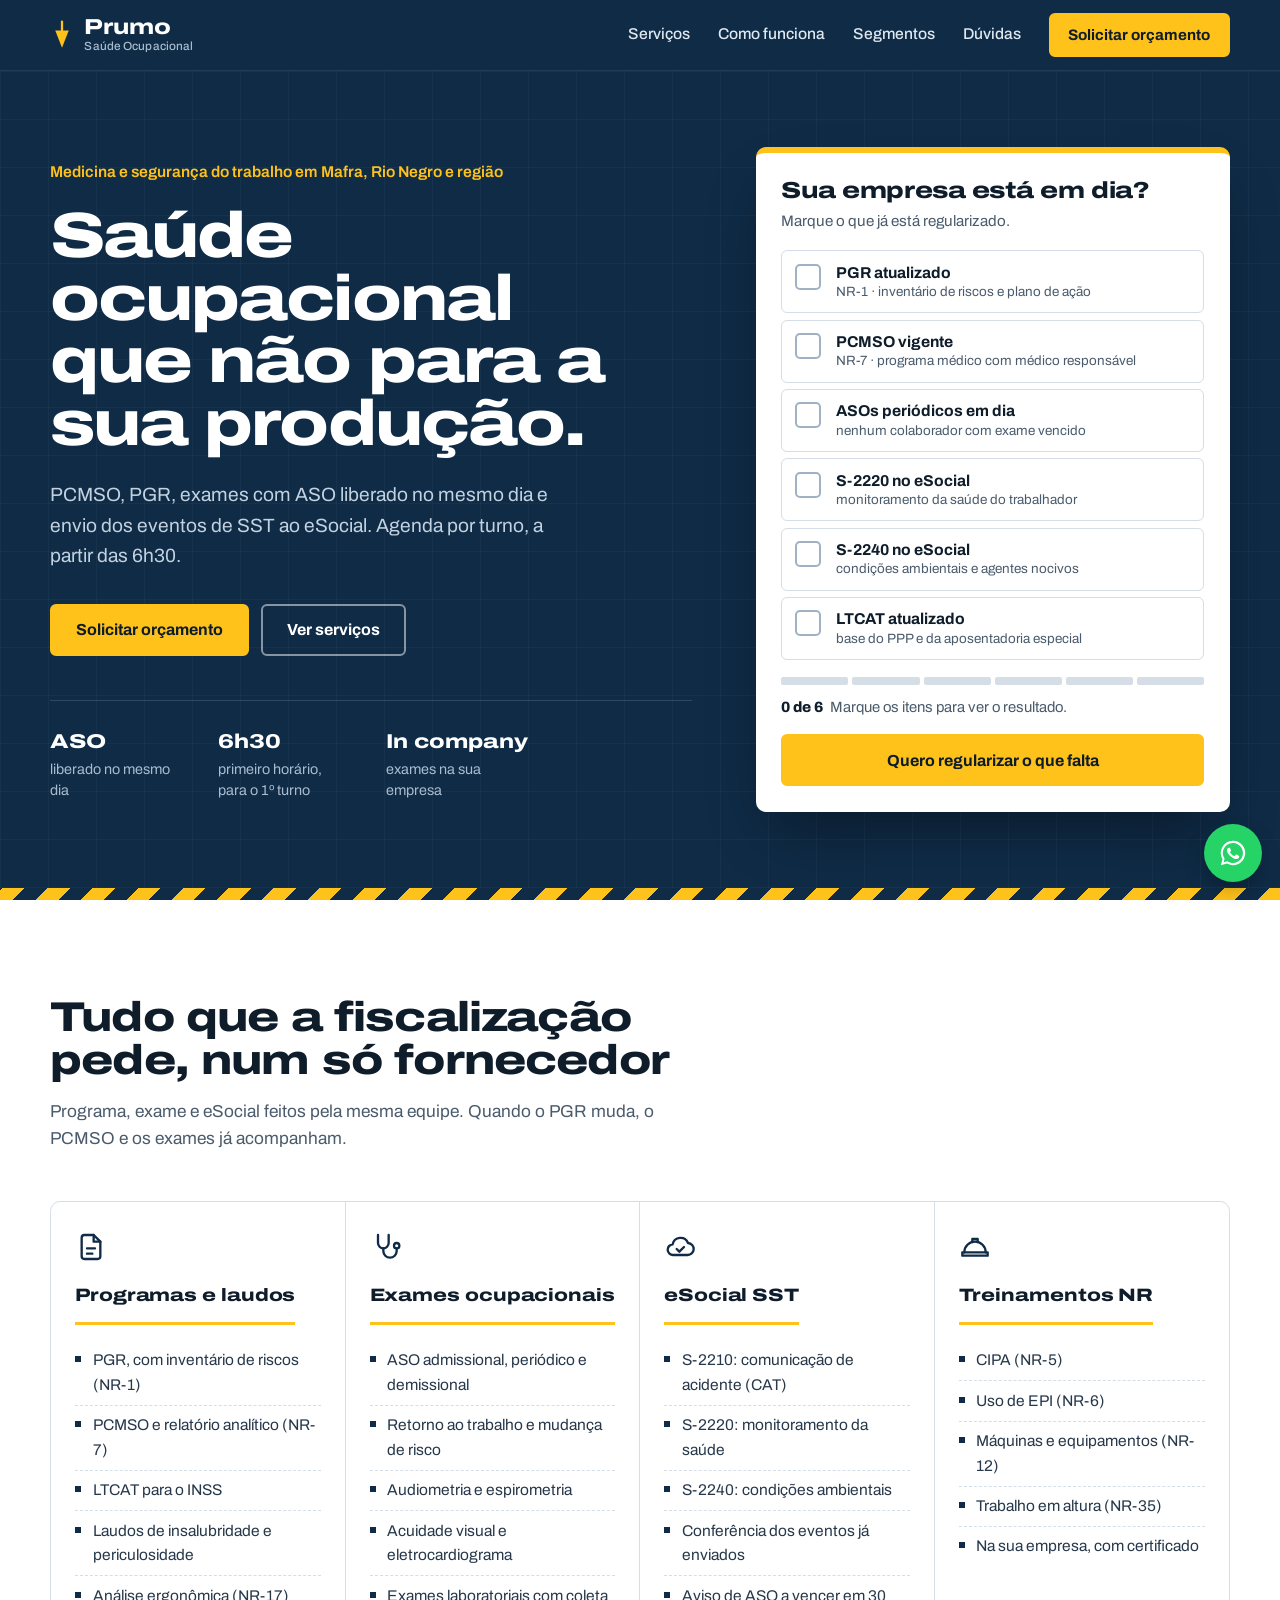
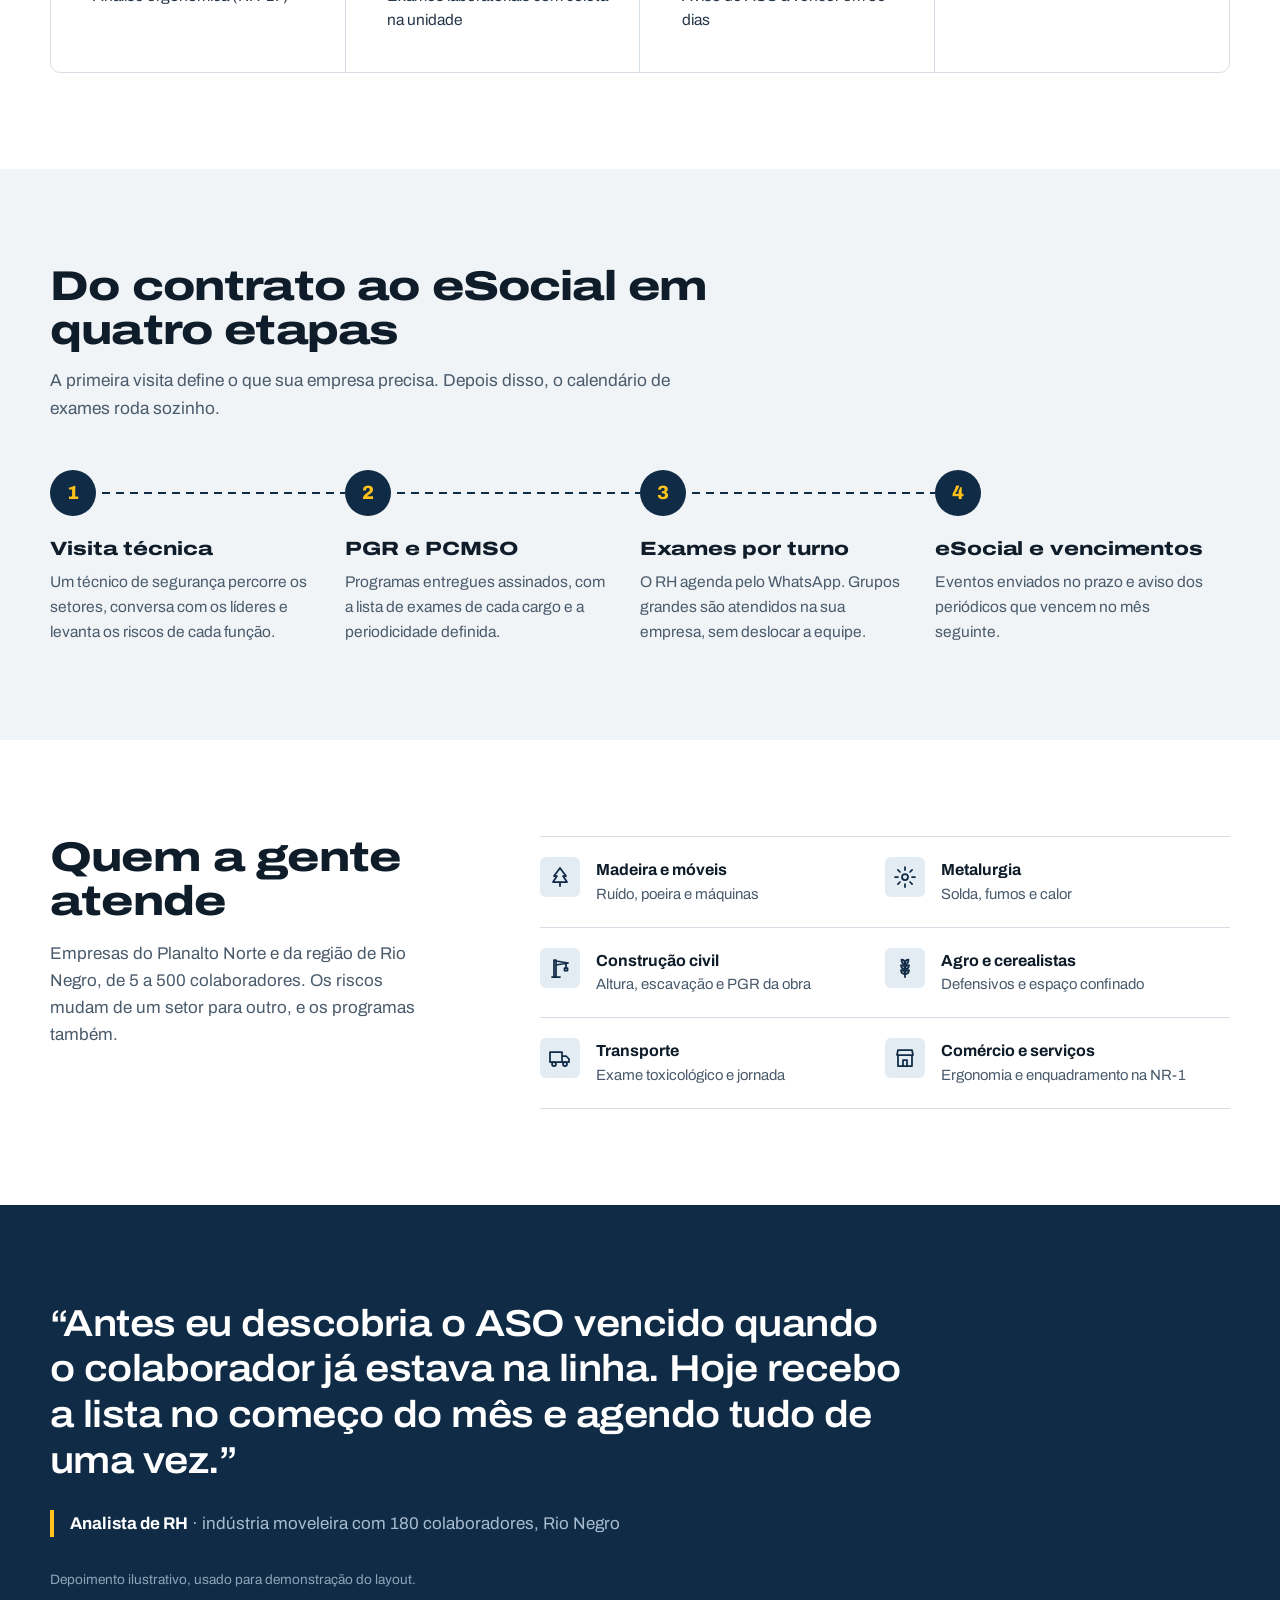
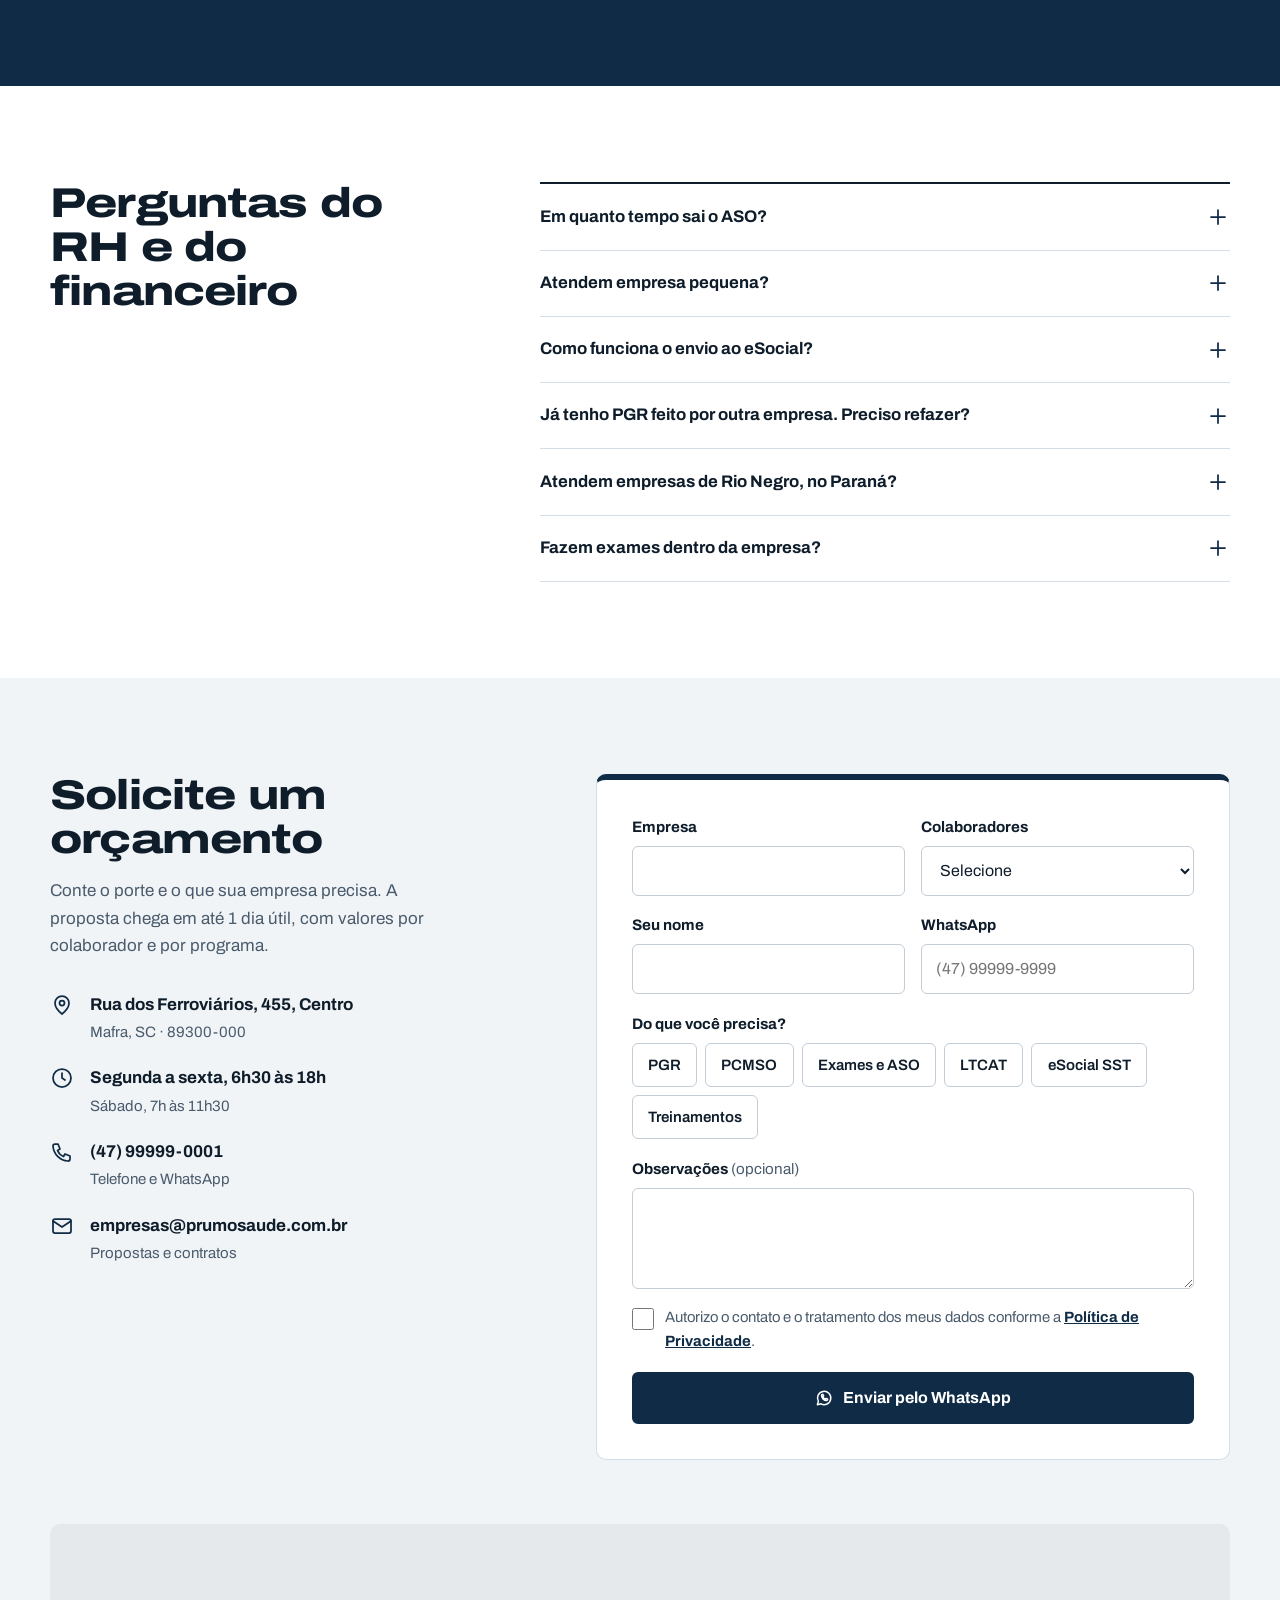
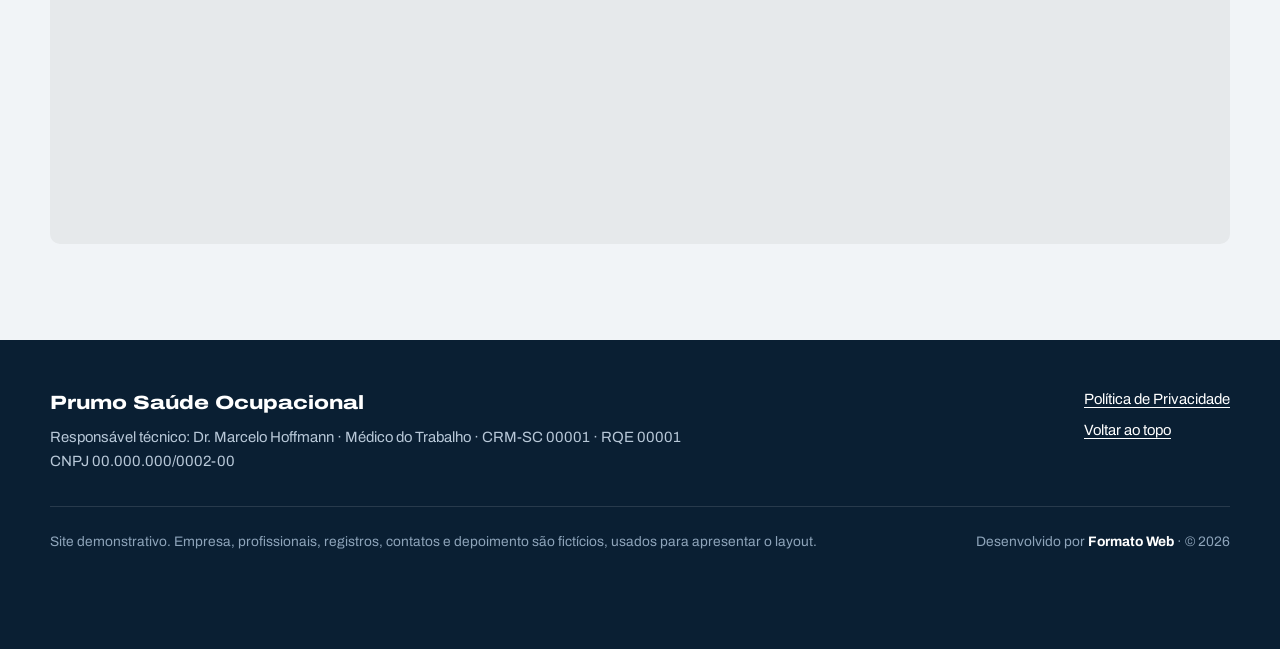
==== commit e5ed0757: "Corrige informação sobre dispensa de PGR/PCMSO para ME e EPP (NR-1) Co-Authored-By: Claude Opus 5.5 " ====
--- a/medicina-do-trabalho/index.html
+++ b/medicina-do-trabalho/index.html
@@ -241,7 +241,7 @@
           <li><svg class="ic" aria-hidden="true"><use href="#i-crane"/></svg><span><strong>Construção civil</strong>Altura, escavação e PGR da obra</span></li>
           <li><svg class="ic" aria-hidden="true"><use href="#i-wheat"/></svg><span><strong>Agro e cerealistas</strong>Defensivos e espaço confinado</span></li>
           <li><svg class="ic" aria-hidden="true"><use href="#i-truck"/></svg><span><strong>Transporte</strong>Exame toxicológico e jornada</span></li>
-          <li><svg class="ic" aria-hidden="true"><use href="#i-store"/></svg><span><strong>Comércio e serviços</strong>Ergonomia e PGR simplificado</span></li>
+          <li><svg class="ic" aria-hidden="true"><use href="#i-store"/></svg><span><strong>Comércio e serviços</strong>Ergonomia e enquadramento na NR-1</span></li>
         </ul>
       </div>
     </section>
@@ -271,7 +271,7 @@
           </details>
           <details>
             <summary>Atendem empresa pequena?<svg class="ic" aria-hidden="true"><use href="#i-plus"/></svg></summary>
-            <p>Sim. Microempresas e empresas de pequeno porte também precisam de PGR e de exames ocupacionais. O que muda é a complexidade dos programas, e o orçamento acompanha.</p>
+            <p>Sim. Dependendo do grau de risco e das atividades, microempresas e empresas de pequeno porte podem ser dispensadas de elaborar o PGR e o PCMSO, por meio da Declaração de Inexistência de Riscos. As demais obrigações das normas continuam valendo, e na primeira conversa a gente avalia o que se aplica ao seu caso.</p>
           </details>
           <details>
             <summary>Como funciona o envio ao eSocial?<svg class="ic" aria-hidden="true"><use href="#i-plus"/></svg></summary>
@@ -361,7 +361,7 @@
             <p class="erro" id="lgpd-erro" aria-live="polite"></p>
           </div>
           <button class="btn btn--full" type="submit"><svg class="ic" aria-hidden="true"><use href="#i-wa"/></svg> Enviar pelo WhatsApp</button>
-          <p class="form__ok" id="form-ok" role="status" hidden>Pedido enviado para o WhatsApp. Se a conversa não abriu, chame no (47) 99999-0001.</p>
+          <p class="form__ok" id="form-ok" role="status" hidden>Mensagem pronta. Se o WhatsApp não abriu sozinho, <a id="form-wa" href="https://wa.me/5547999990001" target="_blank" rel="noopener">toque aqui para abrir a conversa</a>.</p>
         </form>
       </div>
       <div class="wrap">
--- a/medicina-do-trabalho/css/style.css
+++ b/medicina-do-trabalho/css/style.css
@@ -196,6 +196,7 @@
 .campo--check label{font-weight:400;font-size:.93rem;color:var(--muted)}
 .campo--check label a{color:var(--brand);font-weight:700}
 .campo--check .erro{grid-column:1/-1}
+.form__ok a{color:inherit;font-weight:700;text-underline-offset:3px}
 .form__ok{background:#effaf4;color:#14633f;padding:.9rem 1rem;border-radius:var(--radius-sm);font-weight:600;font-size:.95rem}
 
 .mapa{width:100%;height:320px;border:0;border-radius:var(--radius);margin-top:clamp(2.5rem,5vw,4rem);background:#e4e9ee;filter:grayscale(.5)}
@@ -209,7 +210,7 @@
 .rodape__demo{display:flex;flex-wrap:wrap;justify-content:space-between;gap:.75rem;padding-top:1.5rem;color:#8ea4ba;font-size:.86rem}
 .rodape__demo strong{color:#fff}
 
-.wa{position:fixed;right:18px;bottom:18px;z-index:60;width:58px;height:58px;border-radius:50%;background:#25d366;color:#fff;display:grid;place-items:center;box-shadow:0 10px 25px -6px rgba(0,0,0,.35);transition:transform .2s}
+.wa{position:fixed;right:calc(18px + env(safe-area-inset-right, 0px));bottom:calc(18px + env(safe-area-inset-bottom, 0px));z-index:60;width:58px;height:58px;border-radius:50%;background:#25d366;color:#fff;display:grid;place-items:center;box-shadow:0 10px 25px -6px rgba(0,0,0,.35);transition:transform .2s}
 .wa:hover{transform:scale(1.06)}
 .wa svg{width:30px;height:30px}
 
